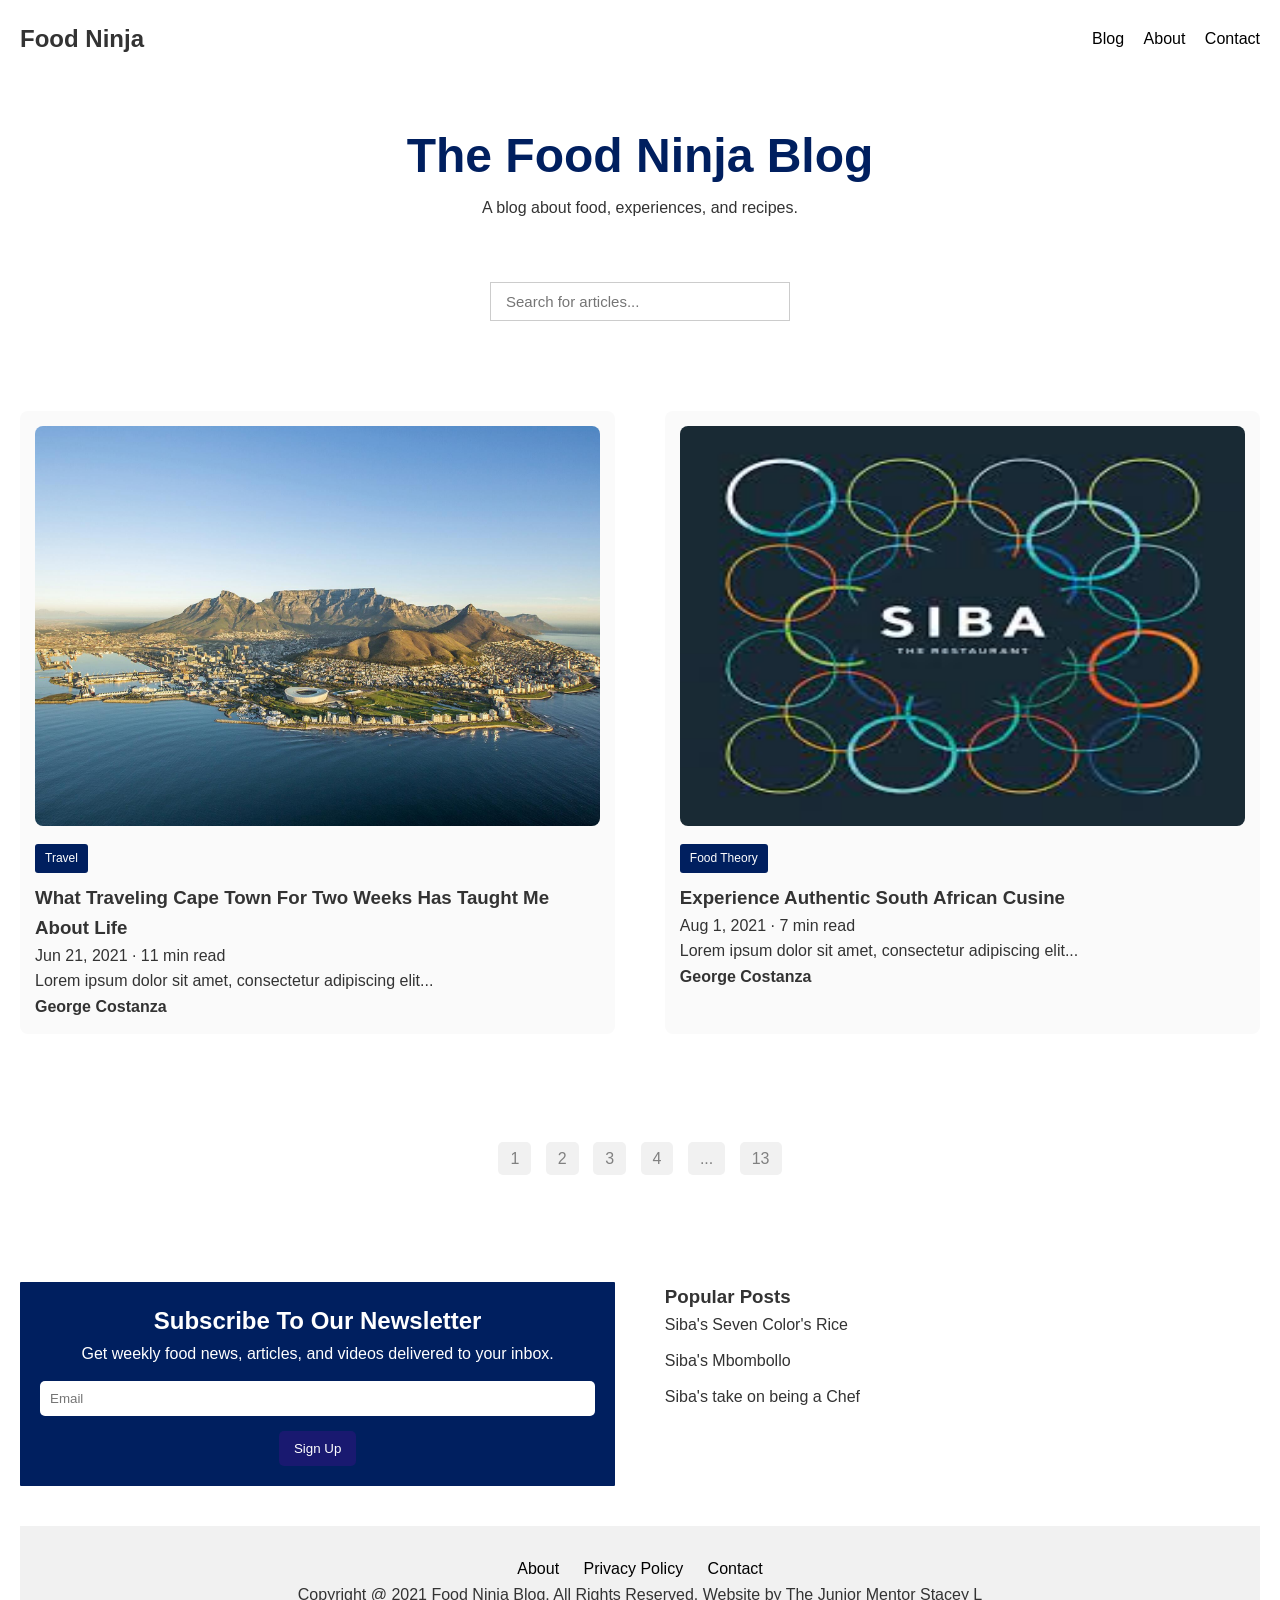
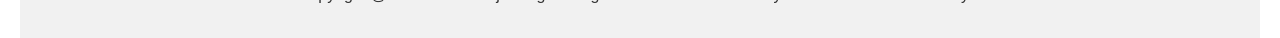
==== index.html @ dc72cd10 "changes update" ====
<!DOCTYPE html>
<html lang="en">
  <head>
    <meta charset="UTF-8" />
    <meta name="viewport" content="width=device-width, initial-scale=1.0" />
    <title>Food Ninja Blog</title>
    <!-- Styles import here -->
    <link rel="stylesheet" href="./assets/styles/index.css" />
    <link rel="stylesheet" href="https://fonts.googleapis.com/css2?family=Material+Symbols+Outlined:opsz,wght,FILL,GRAD@24,400,0,0&icon_names=search" />
  </head>
  <body>

    <!--Header-->
  <header class="header">
    <h2>Food Ninja</h2>
    <nav>
      <a href="#">Blog</a>
      <a href="#">About</a>
      <a href="#">Contact</a>
    </nav>
  </header>

<!--Blog Title & Search-->
  <section class="blog-title">
    <h1>The Food Ninja Blog</h1>
    <p>A blog about food, experiences, and recipes.</p>
    <br>
    <br>
  <div class="search-container">
    <input type="text" placeholder="Search for articles...">
    <i class="fa fa-search"></i>
  </div>
  </section>

<!-- Featured Articles --><!--Blog Cards-->
  <section class="featured-posts">
    <article class="post">
      <img src="assets/images/image 1.jpg"/>
      <span class="category">Travel</span>
      <h3>What Traveling Cape Town For Two Weeks Has Taught Me About Life</h3>
      <p class="meta">Jun 21, 2021 · 11 min read</p>
      <p class="desc">Lorem ipsum dolor sit amet, consectetur adipiscing elit...</p>
      <p><strong>George Costanza</strong></p>
    </article>
  <!--Card 2-->
    <article class="post">
      <img src="assets/images/image 2.jpg"/>
      <span class="category">Food Theory</span>
      <h3>Experience Authentic South African Cusine</h3>
      <p class="meta">Aug 1, 2021 · 7 min read</p>
      <p class="desc">Lorem ipsum dolor sit amet, consectetur adipiscing elit...</p>
      <p><strong>George Costanza</strong></p>
    </article>
  </section>

  <br>
  <br>
  
  <!--Page Numbers-->
    <div class="page-numbers">
    <a href="#">1</a>
    <a href="#">2</a>
    <a href="#">3</a>
    <a href="#">4</a>
    <a href="#">...</a>
    <a href="#">13</a>
  </div>

  <br>
  <br>
   
<!--Newsletter and Popular Posts Box-->
     <section class="bottom-widgets">
    <div class="newsletter">
      <h2>Subscribe To Our Newsletter</h2>
      <p>Get weekly food news, articles, and videos delivered to your inbox.</p>
      <input type="email" placeholder="Email" />
      <button>Sign Up</button>
    </div>

    <!--Popular Posts-->
   <div class="popular-posts">
      <h3>Popular Posts</h3>
      <ul>
        <li>Siba's Seven Color's Rice</li>
        <li>Siba's Mbombollo</li>
        <li>Siba's take on being a Chef</li>
      </ul>
    </div>
  </section>

  <!--footer-->
     <footer class="footer">
    <nav>
      <a href="#">About</a>
      <a href="#">Privacy Policy</a>
      <a href="#">Contact</a>
    </nav>
      <p>Copyright @ 2021 Food Ninja Blog. All Rights Reserved. Website by The Junior Mentor Stacey L</p>
    </div>
  </footer>

    <!-- scripts down here -->
    <script src="./assets/js/globals.js"></script>
  </body>
</html>
---- assets/styles/index.css ----
/*
    this file is to handle all stylings for the index page
*/
*{
    box-sizing: border-box;
    margin: 0;
    padding: 0;
    font-family: sans-serif;
}

body {
    line-height: 1.6;
    background: #fff;
    color: #333;
    padding: 0 20px;
}

/*--Header container styling*/
.header{
    display: flex;
    justify-content: space-between;
    align-items: center;
    padding: 20px 0;
}

.header nav a{
    margin-left: 15px;
    text-decoration: none;
    color: #000;
}

/*Blog Title */
.blog-title {
  text-align: center;
  padding: 40px 0;
}

.blog-title h1 {
  color: #001f5f;
  font-size: 3rem;
}

.search-container {
  position: relative;
  width: 300px;
  margin: 10px auto;
}

.search-container input[type="text"] {
  width: 100%;
  padding: 10px 40px 10px 15px;
  font-size: 15px;
  border: 1px solid #ccc;
  outline: none;
  transition: border-color 0.3s;
}

.search-container input[type="text"]:focus {
  border-color: grey;
}

.search-container .fa-search {
  position: absolute;
  right: 15px;
  top: 50%;
  transform: translateY(-50%);
  color: grey;
  pointer-events: none;
}

/* Posts */
.featured-posts {
  display: flex;
  justify-content: space-between;
  margin: 40px 0;
  gap: 20px;
}

.post {
  width: 48%;
  background: #fafafa;
  padding: 15px;
  border-radius: 8px;
}

.post img {
  width: 100%;
  border-radius: 8px;
  height: 400px;
}

.category {
  display: inline-block;
  margin: 10px 0;
  padding: 5px 10px;
  background: #001f5f;
  color: #fff;
  font-size: 0.75rem;
  border-radius: 3px;
}

/* Page-Numbers */
.page-numbers {
  text-align: center;
  margin: 20px 0;
}

.page-numbers a {
  margin: 0 5px;
  padding: 8px 12px;
  background: #f1f1f1;
  border-radius: 5px;
  text-decoration: none;
  color: gray;
}

/* Bottom Widgets */
.bottom-widgets {
  display: flex;
  justify-content: space-between;
  margin: 40px 0;
  gap: 20px;
}

.newsletter {
  background: #001f5f;
  color: white;
  padding: 20px;
  border-radius: 1px;
  width: 48%;
  text-align: center;
}

.newsletter input {
  width: 100%;
  padding: 10px;
  margin: 15px 0;
  border: none;
  border-radius: 5px;
}

.newsletter button {
  background: midnightblue;
  color: white;
  border: none;
  padding: 10px 15px;
  border-radius: 5px;
  cursor: pointer;
}

.popular-posts {
  width: 48%;
}

.popular-posts ul {
  list-style: none;
  padding-left: 0;
}

.popular-posts li {
  margin-bottom: 10px;
  color: #333;
}

/* Footer */
.footer {
  text-align: center;
  padding: 30px 0;
  background: #f1f1f1;
  margin-top: 40px;
}

.footer nav a {
  margin: 0 10px;
  text-decoration: none;
  color: #000;
}

/* Responsive*/
@media (max-width: 768px){
    .side-by-side-container{
    flex-direction: column;
  }

  .newsletter-box .popular-posts{
    width: 100%;
  }
}

  input[type="text"] {
    width: 100%;
  }
  .card-container {
    flex-direction: column;
    align-items: center;
  }
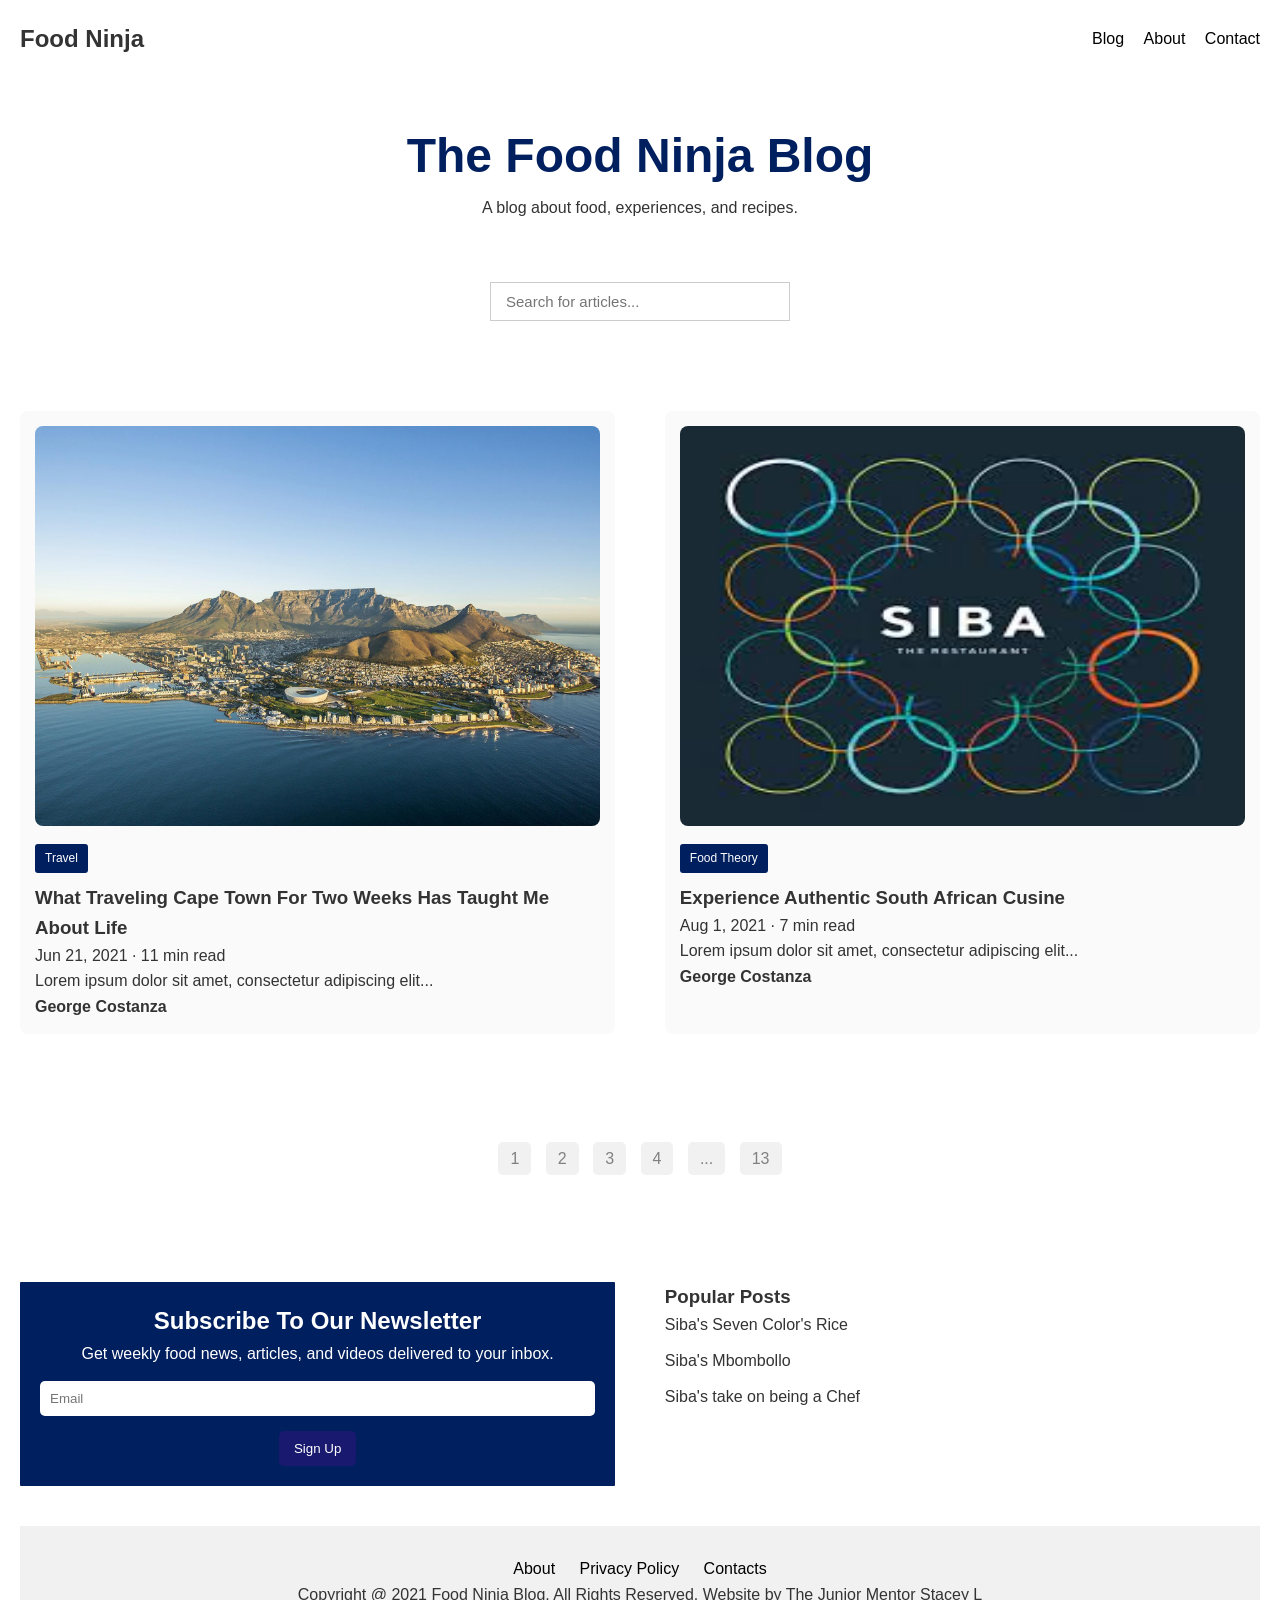
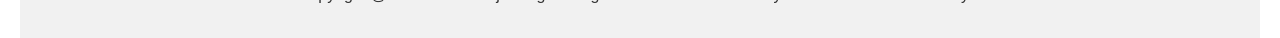
==== commit acff8082: "contacts update" ====
--- a/index.html
+++ b/index.html
@@ -94,7 +94,7 @@
     <nav>
       <a href="#">About</a>
       <a href="#">Privacy Policy</a>
-      <a href="#">Contact</a>
+      <a href="#">Contacts</a>
     </nav>
       <p>Copyright @ 2021 Food Ninja Blog. All Rights Reserved. Website by The Junior Mentor Stacey L</p>
     </div>
